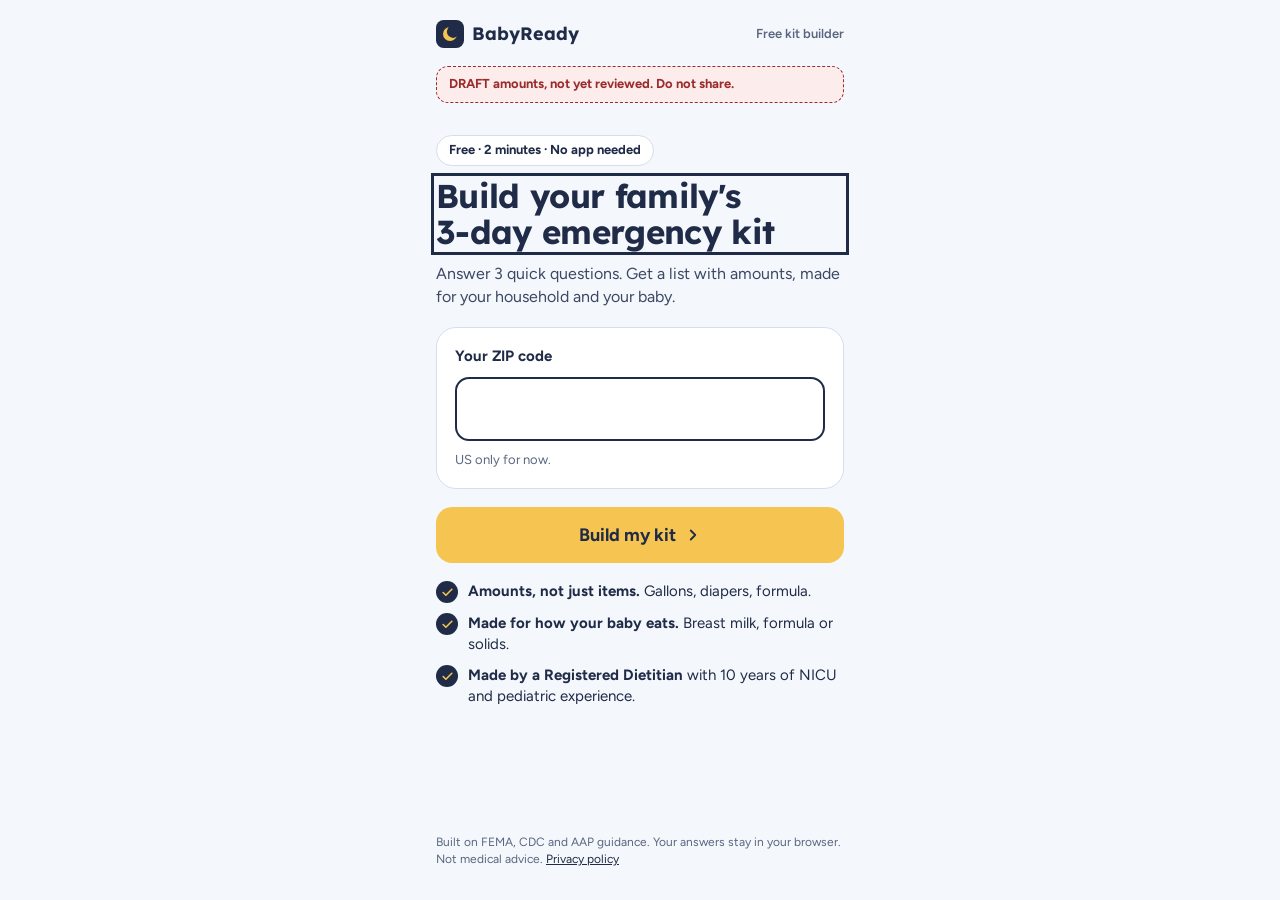
==== index.html @ 0a356310 "Add BabyReady free kit builder (Lite) Static, mobile-first 3-day kit builder for GitHub Pages: start" ====
<!doctype html>
<html lang="en">
<head>
<meta charset="utf-8">
<meta name="viewport" content="width=device-width, initial-scale=1">
<title>BabyReady: free 3-day emergency kit builder</title>
<meta name="description" content="Answer 3 quick questions and get a 3-day emergency kit list with amounts, made for your household and your baby.">
<meta name="theme-color" content="#1F2B47">
<link rel="icon" href="assets/logo.svg" type="image/svg+xml">
<link rel="preconnect" href="https://fonts.googleapis.com">
<link rel="preconnect" href="https://fonts.gstatic.com" crossorigin>
<link href="https://fonts.googleapis.com/css2?family=Lexend:wght@500;600;700&family=Figtree:wght@400;500;600;700&display=swap" rel="stylesheet">
<link rel="stylesheet" href="assets/styles.css">
<script src="assets/config.js"></script>
<script src="assets/pixel.js"></script>
</head>
<body>
<div class="app">
  <header class="topbar">
    <a class="brand" href="./" aria-label="BabyReady home">
      <svg width="28" height="28" viewBox="0 0 36 36" aria-hidden="true"><rect width="36" height="36" rx="10" fill="#1F2B47"/><circle cx="18" cy="18" r="9" fill="#F5C451"/><circle cx="22" cy="15" r="8" fill="#1F2B47"/></svg>
      <span>BabyReady</span>
    </a>
    <span class="topbar-tag">Free kit builder</span>
  </header>

  <div id="draft-banner" class="draft-banner no-print" hidden>DRAFT amounts, not yet reviewed. Do not share.</div>

  <!-- 1 · Start -->
  <main id="view-start" class="view" data-view="start">
    <div class="stack-12" style="margin-top: 14px">
      <span class="pill">Free · 2 minutes · No app needed</span>
      <h1 class="h1">Build your family's 3‑day emergency kit</h1>
      <p class="lede">Answer 3 quick questions. Get a list with amounts, made for your household and your baby.</p>
    </div>
    <form id="zip-form" class="card" novalidate>
      <label for="zip" class="label">Your ZIP code</label>
      <input id="zip" class="zip" type="text" inputmode="numeric" autocomplete="postal-code" maxlength="5" pattern="[0-9]{5}" aria-describedby="zip-hint">
      <span id="zip-hint" class="hint">US only for now.</span>
      <span id="zip-error" class="error-text" role="alert" hidden>Enter a 5-digit US ZIP code.</span>
    </form>
    <button type="submit" form="zip-form" class="btn">Build my kit <svg width="18" height="18" viewBox="0 0 24 24" fill="none" stroke="currentColor" stroke-width="2.4" stroke-linecap="round" stroke-linejoin="round" aria-hidden="true"><path d="M9 6l6 6-6 6"/></svg></button>
    <div class="check-list">
      <div class="check-row"><span class="check-dot"><svg width="13" height="13" viewBox="0 0 24 24" fill="none" stroke="#F5C451" stroke-width="3" stroke-linecap="round" stroke-linejoin="round" aria-hidden="true"><path d="M20 6 9 17l-5-5"/></svg></span><span><b>Amounts, not just items.</b> Gallons, diapers, formula.</span></div>
      <div class="check-row"><span class="check-dot"><svg width="13" height="13" viewBox="0 0 24 24" fill="none" stroke="#F5C451" stroke-width="3" stroke-linecap="round" stroke-linejoin="round" aria-hidden="true"><path d="M20 6 9 17l-5-5"/></svg></span><span><b>Made for how your baby eats.</b> Breast milk, formula or solids.</span></div>
      <div class="check-row"><span class="check-dot"><svg width="13" height="13" viewBox="0 0 24 24" fill="none" stroke="#F5C451" stroke-width="3" stroke-linecap="round" stroke-linejoin="round" aria-hidden="true"><path d="M20 6 9 17l-5-5"/></svg></span><span id="rd-claim"><b>Made by a Registered Dietitian</b> with 10 years of NICU and pediatric experience.</span></div>
    </div>
    <p class="fine push-bottom">Built on FEMA, CDC and AAP guidance. Your answers stay in your browser. Not medical advice. <a href="privacy.html">Privacy policy</a></p>
  </main>

  <!-- 2 · Who's at home -->
  <main id="view-home" class="view" data-view="home" hidden>
    <div class="stepbar" data-step="1"></div>
    <div class="stack-8">
      <span class="eyebrow">Your household</span>
      <h1 class="h1 step">Who's at home?</h1>
      <p class="lede" style="font-size:15px">Count everyone who'd be with you for 3 days.</p>
    </div>
    <div id="household" class="card tight"></div>
    <button type="button" class="btn push-bottom" data-next>Continue <svg width="18" height="18" viewBox="0 0 24 24" fill="none" stroke="currentColor" stroke-width="2.4" stroke-linecap="round" stroke-linejoin="round" aria-hidden="true"><path d="M9 6l6 6-6 6"/></svg></button>
  </main>

  <!-- 3 · How the baby eats -->
  <main id="view-baby" class="view" data-view="baby" hidden>
    <div class="stepbar" data-step="2"></div>
    <div class="stack-8">
      <span class="eyebrow">Your baby</span>
      <h1 class="h1 step">What does your baby eat?</h1>
      <p class="lede" style="font-size:15px">Pick all that apply. Choices change with age.</p>
    </div>
    <fieldset id="feeds" class="chips"><legend>What your baby eats</legend></fieldset>
    <div id="feed-extras" class="card" hidden></div>
    <div id="shares" class="card"></div>
    <div id="feed-tips"></div>
    <button type="button" class="btn push-bottom" data-next>See my kit <svg width="18" height="18" viewBox="0 0 24 24" fill="none" stroke="currentColor" stroke-width="2.4" stroke-linecap="round" stroke-linejoin="round" aria-hidden="true"><path d="M9 6l6 6-6 6"/></svg></button>
  </main>

  <!-- 4 · Preview + email -->
  <main id="view-preview" class="view" data-view="preview" hidden>
    <div class="stepbar" data-step="3"></div>
    <div class="card dark"><span class="title">Your 3-day kit</span><span class="sub" data-summary></span></div>
    <div id="preview-list"></div>
    <form id="gate" class="card strong gate" novalidate>
      <span class="gate-title">Get your full list, free</span>
      <span style="font-size:14px;color:var(--ink-2)">Plus our guide, <b>Baby feeding in an emergency</b>, from a Registered Dietitian.</span>
      <label for="email" style="font-size:14px;font-weight:600">Email</label>
      <input id="email" name="email_address" type="email" autocomplete="email" placeholder="you@example.com" required>
      <div class="hp" aria-hidden="true"><label for="website">Leave this empty</label><input id="website" name="website" type="text" tabindex="-1" autocomplete="off"></div>
      <div id="gate-msg" class="form-msg err" role="alert" hidden></div>
      <button type="submit" class="btn">Show my full list <svg width="18" height="18" viewBox="0 0 24 24" fill="none" stroke="currentColor" stroke-width="2.4" stroke-linecap="round" stroke-linejoin="round" aria-hidden="true"><path d="M9 6l6 6-6 6"/></svg></button>
      <span class="fine">You'll also join the waitlist for the BabyReady app. Unsubscribe anytime. Only your email is sent; your answers stay on this device. <a href="privacy.html">Privacy policy</a></span>
    </form>
    <div class="stack-8" data-teaser></div>
    <p class="fine">Not medical advice. Ask your pediatrician about medicine doses.</p>
  </main>

  <!-- 5 · Full list + thank-you -->
  <main id="view-list" class="view" data-view="list" hidden>
    <div class="card dark"><span class="title">Your 3-day kit</span><span class="sub" data-summary></span></div>
    <section class="card thanks no-print" aria-labelledby="thanks-h">
      <div class="ok" aria-hidden="true"><svg width="24" height="24" viewBox="0 0 24 24" fill="none" stroke="#1F2B47" stroke-width="2.6" stroke-linecap="round" stroke-linejoin="round"><path d="M20 6 9 17l-5-5"/></svg></div>
      <h2 id="thanks-h">One more step: confirm your email</h2>
      <p>We just sent you an email. Tap <b>Confirm</b> in it to get your guide, <b>Baby feeding in an emergency</b>, and join the app waitlist. If it isn't there in five minutes, look in Promotions or Spam.</p>
      <h3>Three things to do this week</h3>
      <ol>
        <li>Print this list and tape it inside the lid of your kit bin.</li>
        <li>Set a phone reminder for the 1st of every month: check formula and baby food dates.</li>
        <li>Shop one section at a time. Water and feeding first.</li>
      </ol>
    </section>
    <div class="actions no-print">
      <button type="button" class="btn small" id="print-btn">Print or save PDF</button>
      <span class="sent">Check your inbox to confirm</span>
    </div>
    <div id="full-list"></div>
    <div class="stack-8 no-print" data-teaser></div>
    <div class="note-dark no-print"><b>Once you confirm, you're on the waitlist.</b> We'll email you when the BabyReady app is ready to try.</div>
    <p class="no-print" style="margin:0;font-size:15px;color:var(--ink-2)">Know someone expecting? <button type="button" id="share-btn" style="background:none;border:0;padding:0;font-weight:700;text-decoration:underline;cursor:pointer;color:var(--navy)">Send them this page</button></p>
    <div class="sources" id="sources"></div>
    <p class="fine" id="list-footer">Built on FEMA, CDC and AAP guidance. Not medical advice. Ask your pediatrician about your child's needs and any medicine doses.</p>
    <p class="fine no-print"><a href="#" id="start-over">Start over</a> · <a href="privacy.html">Privacy policy</a></p>
  </main>
</div>
<script src="assets/rules-data.js"></script>
<script src="assets/rules.js"></script>
<script src="assets/app.js"></script>
</body>
</html>
---- assets/styles.css ----
:root {
  --navy: #1F2B47;
  --navy-deep: #0E1626;
  --sun: #F5C451;
  --ground: #F4F7FB;
  --card: #FFFFFF;
  --line: #D5DEEC;
  --line-soft: #E6ECF4;
  --ink-2: #3C4864;
  --ink-3: #5A6680;
  --tip-bg: #FFF8E6;
  --tip-line: #F0DCA4;
  --tip-ink: #6B5310;
  --ok-bg: #E3F1EA;
  --ok-ink: #2E7A5E;
  --err-bg: #FDECEC;
  --err-ink: #9B2C2C;
  --display: Lexend, system-ui, sans-serif;
  --body: Figtree, "Segoe UI", system-ui, sans-serif;
}

* { box-sizing: border-box; }
html { -webkit-text-size-adjust: 100%; }
body {
  margin: 0;
  background: var(--ground);
  color: var(--navy);
  font-family: var(--body);
  font-size: 16px;
  line-height: 1.45;
}
a { color: var(--navy); }
a:hover { color: var(--navy-deep); }
h1, h2 { text-wrap: balance; }
p { text-wrap: pretty; }
button, input, select { font: inherit; color: inherit; }
:focus-visible { outline: 3px solid var(--navy); outline-offset: 2px; }

.app {
  max-width: 440px;
  margin: 0 auto;
  min-height: 100vh;
  min-height: 100dvh;
  padding: 20px 16px 32px;
  display: flex;
  flex-direction: column;
  gap: 18px;
}

/* Top bar */
.topbar { display: flex; align-items: center; justify-content: space-between; }
.brand { display: flex; align-items: center; gap: 8px; text-decoration: none; }
.brand span { font-family: var(--display); font-weight: 700; font-size: 18px; }
.topbar-tag { font-size: 13px; font-weight: 600; color: var(--ink-3); }

.view { display: flex; flex-direction: column; gap: 18px; flex: 1; }
.view[hidden] { display: none; }

/* Type */
.pill {
  align-self: flex-start; background: var(--card); border: 1px solid var(--line);
  border-radius: 999px; padding: 5px 12px; font-size: 13px; font-weight: 700;
}
.h1 { margin: 0; font-family: var(--display); font-weight: 700; font-size: 33px; line-height: 1.1; letter-spacing: -0.02em; }
.h1.step { font-size: 27px; line-height: 1.15; letter-spacing: -0.01em; }
.lede { margin: 0; font-size: 16px; color: var(--ink-2); }
.eyebrow { font-size: 13px; font-weight: 700; letter-spacing: 0.08em; text-transform: uppercase; color: var(--ink-3); }
.stack-8 { display: flex; flex-direction: column; gap: 8px; }
.stack-12 { display: flex; flex-direction: column; gap: 12px; }
.fine { margin: 0; font-size: 12px; line-height: 1.4; color: var(--ink-3); }
.push-bottom { margin-top: auto; }

/* Cards */
.card { background: var(--card); border: 1px solid var(--line); border-radius: 20px; padding: 18px; display: flex; flex-direction: column; gap: 10px; }
.card.tight { border-radius: 18px; padding: 0 16px; gap: 0; }
.card.strong { border: 2px solid var(--navy); }
.card.dark { background: var(--navy); color: #fff; border: 0; gap: 4px; }
.card.dark .title { font-family: var(--display); font-weight: 700; font-size: 24px; }
.card.dark .sub { font-size: 14px; color: #C9D3E3; }

/* ZIP */
.label { font-size: 15px; font-weight: 700; }
.zip {
  height: 64px; border: 2px solid var(--navy); border-radius: 14px; background: #fff;
  font-family: var(--display); font-weight: 600; font-size: 32px; letter-spacing: 0.3em;
  text-align: center; padding: 0 0 0 0.3em; width: 100%;
}
.hint { font-size: 13px; color: var(--ink-3); }
.error-text { font-size: 14px; color: var(--err-ink); font-weight: 600; }

/* Buttons */
.btn {
  flex: none; min-height: 56px; border-radius: 16px; background: var(--sun); color: var(--navy);
  font-weight: 700; font-size: 18px; text-decoration: none; border: 0; cursor: pointer;
  display: flex; align-items: center; justify-content: center; gap: 8px; width: 100%; padding: 0 16px;
}
.btn:hover { background: #F0B935; color: var(--navy); }
.btn[disabled] { opacity: 0.6; cursor: progress; }
.btn.small { min-height: 46px; font-size: 15px; border-radius: 13px; }

.check-list { display: flex; flex-direction: column; gap: 10px; }
.check-row { display: flex; gap: 10px; align-items: flex-start; font-size: 15px; line-height: 1.4; }
.check-dot { flex: none; width: 22px; height: 22px; border-radius: 50%; background: var(--navy); display: flex; align-items: center; justify-content: center; }

/* Step header */
.stepbar { display: flex; align-items: center; gap: 12px; }
.back {
  flex: none; width: 44px; height: 44px; border-radius: 12px; background: #fff; border: 1px solid var(--line);
  display: flex; align-items: center; justify-content: center; color: var(--navy); cursor: pointer; padding: 0;
}
.progress { flex: 1; display: grid; grid-template-columns: repeat(3, minmax(0, 1fr)); gap: 4px; }
.progress span { height: 6px; border-radius: 3px; background: var(--line); }
.progress span.done { background: var(--navy); }
.progress span.now { background: var(--sun); }
.stepcount { flex: none; font-size: 14px; font-weight: 600; color: var(--ink-3); }

/* Counters */
.counter { display: flex; align-items: center; gap: 12px; min-height: 60px; border-bottom: 1px solid var(--line-soft); }
.counter:last-child { border-bottom: 0; }
.counter .who { flex: 1; display: flex; flex-direction: column; }
.counter .who b { font-size: 16px; font-weight: 600; }
.counter .who small { font-size: 13px; color: var(--ink-3); }
.counter .num { width: 24px; text-align: center; font-family: var(--display); font-weight: 700; font-size: 18px; }
.step-btn {
  width: 44px; height: 44px; border-radius: 10px; border: 1px solid var(--line); background: #fff;
  font-size: 22px; font-weight: 700; cursor: pointer; line-height: 1; padding: 0;
}
.step-btn.plus { background: var(--navy); color: #fff; border: 0; }
.step-btn[disabled] { opacity: 0.35; cursor: not-allowed; }
.subrow { display: flex; align-items: center; gap: 12px; min-height: 56px; border-bottom: 1px solid var(--line-soft); padding-left: 14px; }
.subrow label { flex: 1; font-size: 15px; color: var(--ink-2); }
.subrow select {
  font-size: 15px; font-weight: 700; border: 1px solid var(--line); border-radius: 10px;
  padding: 8px 10px; background: #fff; min-height: 44px;
}

/* Feeding chips */
.chips { display: flex; flex-wrap: wrap; gap: 8px; border: 0; padding: 0; margin: 0; }
.chips legend { position: absolute; width: 1px; height: 1px; overflow: hidden; clip: rect(0 0 0 0); }
.chip { position: relative; }
.chip input { position: absolute; opacity: 0; inset: 0; margin: 0; cursor: pointer; }
.chip span {
  min-height: 44px; padding: 0 14px; border-radius: 999px; border: 1px solid var(--line); background: #fff;
  font-size: 14px; font-weight: 600; display: flex; align-items: center; gap: 6px;
}
.chip input:checked + span { background: var(--navy); color: #fff; border-color: var(--navy); }
.chip input:focus-visible + span { outline: 3px solid var(--navy); outline-offset: 2px; }
.chip input:disabled + span { border-style: dashed; border-color: #B8C4D8; color: #66728A; background: transparent; }
.chip .tick { display: none; }
.chip input:checked + span .tick { display: inline; }

.share { display: flex; flex-direction: column; gap: 6px; }
.share-head { display: flex; justify-content: space-between; align-items: baseline; gap: 8px; }
.share-head span { font-size: 16px; font-weight: 600; }
.share-head small { font-weight: 500; color: var(--ink-3); font-size: 14px; }
.share-head output { font-size: 16px; font-weight: 700; }
.share input[type=range] { width: 100%; margin: 0; accent-color: var(--navy); min-height: 32px; }

.tip { background: var(--tip-bg); border: 1px solid var(--tip-line); border-radius: 16px; padding: 12px 14px; font-size: 14px; line-height: 1.4; }
.tip b.tag { font-size: 12px; letter-spacing: 0.08em; text-transform: uppercase; color: var(--tip-ink); display: block; }
.tip + .tip { margin-top: -6px; }

/* Kit list */
.kit { background: #fff; border: 1px solid var(--line); border-radius: 18px; padding: 6px 16px 14px; display: flex; flex-direction: column; }
.kit h2 { margin: 12px 0 0; font-size: 12px; font-weight: 700; letter-spacing: 0.08em; text-transform: uppercase; color: var(--ink-3); }
.item { display: flex; gap: 10px; align-items: flex-start; padding: 10px 0; border-bottom: 1px solid var(--line-soft); }
.item:last-child { border-bottom: 0; }
.item .box { flex: none; width: 18px; height: 18px; margin-top: 2px; border: 2px solid var(--navy); border-radius: 5px; }
.item .what { flex: 1; display: flex; flex-direction: column; gap: 1px; }
.item .what b { font-size: 15px; line-height: 1.3; }
.item .what small { font-size: 13px; color: var(--ink-3); line-height: 1.35; }
.item .qty { flex: none; font-size: 14px; font-weight: 700; text-align: right; max-width: 40%; }

.item .cond { font-size: 12px; font-weight: 700; color: var(--tip-ink); }
.item.task .box { border-radius: 50%; }
.toggle-row { display: flex; align-items: center; gap: 10px; min-height: 44px; font-size: 16px; font-weight: 600; cursor: pointer; }
.toggle-row input { width: 22px; height: 22px; accent-color: var(--navy); margin: 0; }
.num-input { height: 50px; width: 120px; padding: 0 14px; border: 1.5px solid #8794AE; border-radius: 12px; font-size: 18px; font-weight: 600; background: #fff; }

.locked { position: relative; margin-top: 4px; }
.locked .blur { filter: blur(4px); opacity: 0.6; user-select: none; pointer-events: none; }
.locked .badge-wrap { position: absolute; inset: 0; display: flex; align-items: center; justify-content: center; padding: 8px; }
.locked .badge { background: var(--navy); color: #fff; border-radius: 999px; padding: 8px 14px; font-size: 14px; font-weight: 700; text-align: center; }

/* Email gate */
.gate-title { font-family: var(--display); font-weight: 700; font-size: 20px; line-height: 1.2; }
.gate input[type=email] {
  height: 50px; padding: 0 14px; border: 1.5px solid #8794AE; border-radius: 12px; font-size: 16px; width: 100%; background: #fff;
}
.hp { position: absolute; left: -9999px; width: 1px; height: 1px; overflow: hidden; }
.form-msg { border-radius: 12px; padding: 10px 12px; font-size: 14px; font-weight: 600; }
.form-msg.err { background: var(--err-bg); color: var(--err-ink); }

/* App teaser */
.teaser-head { display: flex; justify-content: space-between; align-items: baseline; gap: 8px; }
.teaser-head b { font-family: var(--display); font-weight: 600; font-size: 17px; }
.soon { font-size: 12px; font-weight: 700; color: var(--tip-ink); background: #FFF4D6; border-radius: 6px; padding: 3px 8px; }
.feature { display: flex; gap: 12px; align-items: flex-start; background: #fff; border: 1px solid var(--line); border-radius: 14px; padding: 12px; }
.feature .lock { flex: none; width: 30px; height: 30px; border-radius: 9px; background: var(--line-soft); color: var(--ink-3); display: flex; align-items: center; justify-content: center; }
.feature b { font-size: 15px; color: var(--ink-2); display: block; }
.feature small { font-size: 13px; color: var(--ink-3); line-height: 1.35; }

/* List actions + thank-you */
.actions { display: grid; grid-template-columns: 1fr 1fr; gap: 10px; }
.sent { min-height: 46px; border-radius: 13px; background: var(--ok-bg); color: var(--ok-ink); font-weight: 700; font-size: 14px; display: flex; align-items: center; justify-content: center; text-align: center; padding: 4px 8px; }
.thanks { gap: 12px; }
.thanks .ok { width: 48px; height: 48px; border-radius: 50%; background: var(--sun); display: flex; align-items: center; justify-content: center; }
.thanks h2 { margin: 0; font-family: var(--display); font-weight: 700; font-size: 24px; line-height: 1.15; }
.thanks p { margin: 0; color: var(--ink-2); font-size: 15px; }
.thanks ol { margin: 0; padding-left: 22px; display: flex; flex-direction: column; gap: 8px; font-size: 15px; }
.thanks h3 { margin: 4px 0 0; font-family: var(--display); font-size: 17px; }
.note-dark { background: var(--navy); color: #fff; border-radius: 18px; padding: 16px; font-size: 15px; }
.sources { font-size: 13px; color: var(--ink-3); }
.sources ul { margin: 6px 0 0; padding-left: 18px; }

.draft-banner { background: #FDECEC; color: var(--err-ink); border: 1px dashed var(--err-ink); border-radius: 12px; padding: 8px 12px; font-size: 13px; font-weight: 700; }

.print-only { display: none; }

/* Legal page */
.legal { max-width: 720px; margin: 0 auto; padding: 20px 16px 56px; }
.legal h1 { font-family: var(--display); font-size: 32px; line-height: 1.15; margin: 28px 0 4px; }
.legal h2 { font-family: var(--display); font-size: 20px; margin: 28px 0 6px; }
.legal p, .legal li { color: var(--ink-2); }
.legal .placeholder { background: #FFF4D6; padding: 0 4px; border-radius: 4px; }

@media print {
  @page { size: letter; margin: 0.5in; }
  body { background: #fff; font-size: 12pt; }
  .app { max-width: none; padding: 0; min-height: 0; gap: 10px; }
  .no-print, .topbar-tag { display: none !important; }
  .print-only { display: block; }
  .view:not(#view-list) { display: none !important; }
  .card.dark { background: #fff; color: var(--navy); border: 2px solid var(--navy); }
  .card.dark .sub { color: var(--ink-2); }
  .kit { border: 0; padding: 0; }
  .kit h2 { font-size: 11pt; color: var(--navy); break-after: avoid; }
  .item { break-inside: avoid; padding: 6px 0; }
  .item .what b, .item .qty { font-size: 12pt; }
  .item .what small { font-size: 10.5pt; }
  .sources a::after { content: " (" attr(href) ")"; }
}
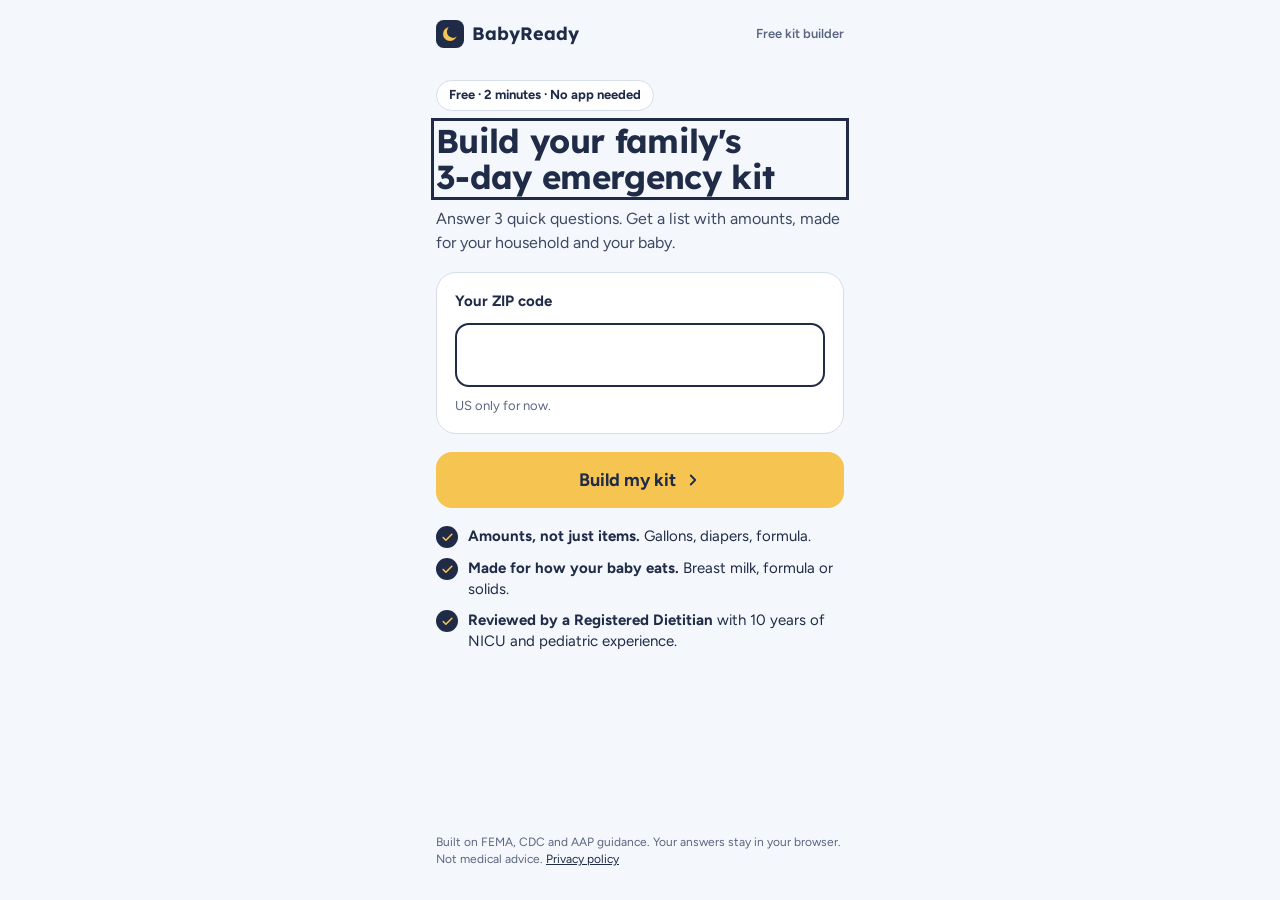
==== commit b789eea9: "Apply Josh's signed-off Lite rules (items 1-40) Energy-based formula, pouches and finger foods; link" ====
--- a/index.html
+++ b/index.html
@@ -57,6 +57,7 @@
       <p class="lede" style="font-size:15px">Count everyone who'd be with you for 3 days.</p>
     </div>
     <div id="household" class="card tight"></div>
+    <div id="diet" class="card" hidden></div>
     <button type="button" class="btn push-bottom" data-next>Continue <svg width="18" height="18" viewBox="0 0 24 24" fill="none" stroke="currentColor" stroke-width="2.4" stroke-linecap="round" stroke-linejoin="round" aria-hidden="true"><path d="M9 6l6 6-6 6"/></svg></button>
   </main>
 
@@ -105,7 +106,7 @@
       <ol>
         <li>Print this list and tape it inside the lid of your kit bin.</li>
         <li>Set a phone reminder for the 1st of every month: check formula and baby food dates.</li>
-        <li>Shop one section at a time. Water and feeding first.</li>
+        <li>Shop it in one trip: the list follows the aisles of most grocery stores.</li>
       </ol>
     </section>
     <div class="actions no-print">
@@ -123,6 +124,7 @@
 </div>
 <script src="assets/rules-data.js"></script>
 <script src="assets/rules.js"></script>
+<script src="assets/timezone.js"></script>
 <script src="assets/app.js"></script>
 </body>
 </html>
--- a/assets/styles.css
+++ b/assets/styles.css
@@ -240,3 +240,43 @@
   .item .what small { font-size: 10.5pt; }
   .sources a::after { content: " (" attr(href) ")"; }
 }
+
+/* Household: one row per person (sex, age band, diapers, dog size) */
+.subrow.person { display: flex; flex-wrap: wrap; align-items: center; gap: 6px 8px; padding: 6px 0 10px; }
+.subrow.person .who-n { font-size: 13px; font-weight: 600; color: var(--ink-3); min-width: 64px; }
+.mini select { font: inherit; font-size: 14px; padding: 6px 8px; border: 1px solid var(--line); border-radius: 8px; background: var(--card); color: var(--navy); max-width: 100%; }
+.mini.check { font-size: 14px; display: inline-flex; gap: 6px; align-items: center; }
+.sr { position: absolute; width: 1px; height: 1px; overflow: hidden; clip: rect(0 0 0 0); white-space: nowrap; }
+.sub-hint { display: block; padding: 0 0 8px; }
+.seg { display: flex; gap: 8px; flex-wrap: wrap; }
+.seg label { flex: 1 1 auto; }
+.seg input { position: absolute; opacity: 0; }
+.seg span { display: block; text-align: center; padding: 10px 12px; border: 1px solid var(--line); border-radius: 10px; font-weight: 600; font-size: 15px; background: var(--card); cursor: pointer; }
+.seg input:checked + span { background: var(--navy); color: #fff; border-color: var(--navy); }
+.seg input:focus-visible + span { outline: 3px solid var(--navy); outline-offset: 2px; }
+.row-2 { display: grid; grid-template-columns: 1fr 1fr; gap: 10px; }
+.stack-4 { display: flex; flex-direction: column; gap: 4px; }
+#feed-extras, #diet { display: flex; flex-direction: column; gap: 10px; }
+
+/* Feeding: milk vs. foods by age */
+.mix-graph { margin: 6px 0 0; display: flex; flex-direction: column; gap: 6px; }
+.mix-graph figcaption { display: flex; justify-content: space-between; align-items: baseline; flex-wrap: wrap; gap: 6px; }
+.mix-graph .legend { font-size: 12px; color: var(--ink-3); display: inline-flex; gap: 6px; align-items: center; }
+.mix-graph .legend i { display: inline-block; width: 10px; height: 10px; border-radius: 2px; }
+.mix-graph .milk { background: var(--navy); }
+.mix-graph .foods { background: var(--sun); }
+.mix-row { display: grid; grid-template-columns: 64px 1fr 44px; gap: 8px; align-items: center; font-size: 13px; color: var(--ink-3); }
+.mix-row .bar { display: flex; height: 12px; border-radius: 6px; overflow: hidden; background: var(--line-soft); }
+.mix-row .bar span { display: block; height: 100%; }
+.mix-row .pct { text-align: right; font-variant-numeric: tabular-nums; }
+.mix-row.now { color: var(--navy); font-weight: 700; }
+.mix-row.now .bar { outline: 2px solid var(--navy); outline-offset: 1px; }
+
+/* List: 3-day menu and cost */
+.menu-card h2 { margin: 0; font-family: var(--display); font-size: 20px; }
+.menu-card .meal { display: grid; grid-template-columns: 82px 1fr auto; gap: 8px; padding: 8px 0; border-top: 1px solid var(--line-soft); font-size: 14px; }
+.menu-card .meal span { color: var(--ink-2); }
+.menu-card .meal .cost { font-variant-numeric: tabular-nums; color: var(--ink-3); }
+.cost-box { display: flex; flex-direction: column; gap: 6px; padding: 10px 12px; border-radius: 10px; background: var(--ground); font-size: 14px; }
+.cost-box small { font-size: 12px; color: var(--ink-3); }
+.sources small { display: block; margin-top: 6px; font-size: 12px; color: var(--ink-3); }
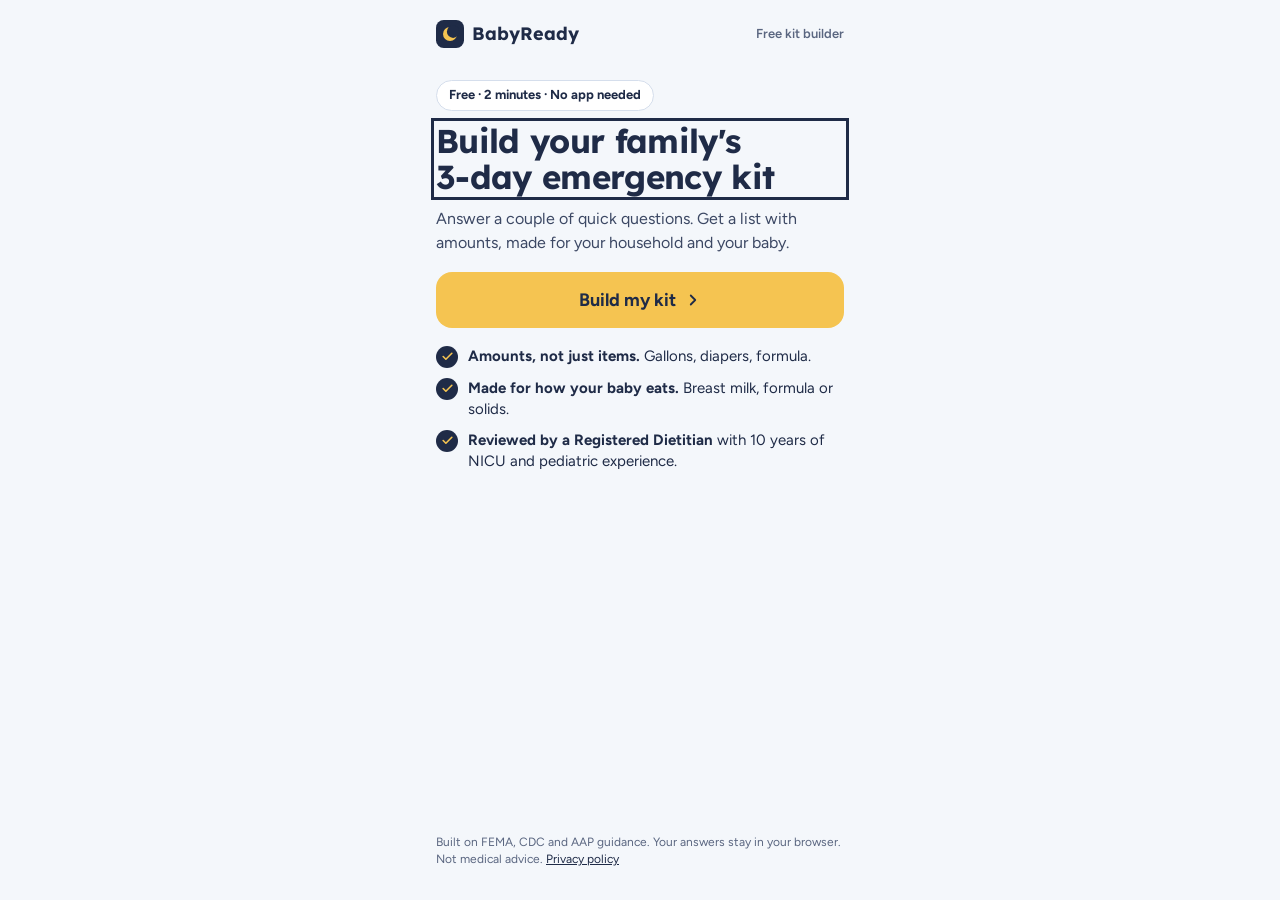
==== commit 776c61be: "Drop the ZIP step for the ad test (item 41) The builder starts at Who's at home. ZIP is gone from th" ====
--- a/index.html
+++ b/index.html
@@ -4,7 +4,7 @@
 <meta charset="utf-8">
 <meta name="viewport" content="width=device-width, initial-scale=1">
 <title>BabyReady: free 3-day emergency kit builder</title>
-<meta name="description" content="Answer 3 quick questions and get a 3-day emergency kit list with amounts, made for your household and your baby.">
+<meta name="description" content="Answer a couple of quick questions and get a 3-day emergency kit list with amounts, made for your household and your baby.">
 <meta name="theme-color" content="#1F2B47">
 <link rel="icon" href="assets/logo.svg" type="image/svg+xml">
 <link rel="preconnect" href="https://fonts.googleapis.com">
@@ -31,15 +31,9 @@
     <div class="stack-12" style="margin-top: 14px">
       <span class="pill">Free · 2 minutes · No app needed</span>
       <h1 class="h1">Build your family's 3‑day emergency kit</h1>
-      <p class="lede">Answer 3 quick questions. Get a list with amounts, made for your household and your baby.</p>
+      <p class="lede">Answer a couple of quick questions. Get a list with amounts, made for your household and your baby.</p>
     </div>
-    <form id="zip-form" class="card" novalidate>
-      <label for="zip" class="label">Your ZIP code</label>
-      <input id="zip" class="zip" type="text" inputmode="numeric" autocomplete="postal-code" maxlength="5" pattern="[0-9]{5}" aria-describedby="zip-hint">
-      <span id="zip-hint" class="hint">US only for now.</span>
-      <span id="zip-error" class="error-text" role="alert" hidden>Enter a 5-digit US ZIP code.</span>
-    </form>
-    <button type="submit" form="zip-form" class="btn">Build my kit <svg width="18" height="18" viewBox="0 0 24 24" fill="none" stroke="currentColor" stroke-width="2.4" stroke-linecap="round" stroke-linejoin="round" aria-hidden="true"><path d="M9 6l6 6-6 6"/></svg></button>
+    <button type="button" class="btn" data-next>Build my kit <svg width="18" height="18" viewBox="0 0 24 24" fill="none" stroke="currentColor" stroke-width="2.4" stroke-linecap="round" stroke-linejoin="round" aria-hidden="true"><path d="M9 6l6 6-6 6"/></svg></button>
     <div class="check-list">
       <div class="check-row"><span class="check-dot"><svg width="13" height="13" viewBox="0 0 24 24" fill="none" stroke="#F5C451" stroke-width="3" stroke-linecap="round" stroke-linejoin="round" aria-hidden="true"><path d="M20 6 9 17l-5-5"/></svg></span><span><b>Amounts, not just items.</b> Gallons, diapers, formula.</span></div>
       <div class="check-row"><span class="check-dot"><svg width="13" height="13" viewBox="0 0 24 24" fill="none" stroke="#F5C451" stroke-width="3" stroke-linecap="round" stroke-linejoin="round" aria-hidden="true"><path d="M20 6 9 17l-5-5"/></svg></span><span><b>Made for how your baby eats.</b> Breast milk, formula or solids.</span></div>
@@ -124,7 +118,6 @@
 </div>
 <script src="assets/rules-data.js"></script>
 <script src="assets/rules.js"></script>
-<script src="assets/timezone.js"></script>
 <script src="assets/app.js"></script>
 </body>
 </html>
--- a/assets/styles.css
+++ b/assets/styles.css
@@ -78,13 +78,7 @@
 .card.dark .title { font-family: var(--display); font-weight: 700; font-size: 24px; }
 .card.dark .sub { font-size: 14px; color: #C9D3E3; }
 
-/* ZIP */
 .label { font-size: 15px; font-weight: 700; }
-.zip {
-  height: 64px; border: 2px solid var(--navy); border-radius: 14px; background: #fff;
-  font-family: var(--display); font-weight: 600; font-size: 32px; letter-spacing: 0.3em;
-  text-align: center; padding: 0 0 0 0.3em; width: 100%;
-}
 .hint { font-size: 13px; color: var(--ink-3); }
 .error-text { font-size: 14px; color: var(--err-ink); font-weight: 600; }
 
@@ -280,3 +274,4 @@
 .cost-box { display: flex; flex-direction: column; gap: 6px; padding: 10px 12px; border-radius: 10px; background: var(--ground); font-size: 14px; }
 .cost-box small { font-size: 12px; color: var(--ink-3); }
 .sources small { display: block; margin-top: 6px; font-size: 12px; color: var(--ink-3); }
+select.num-input { width: auto; min-width: 220px; max-width: 100%; font-size: 16px; }
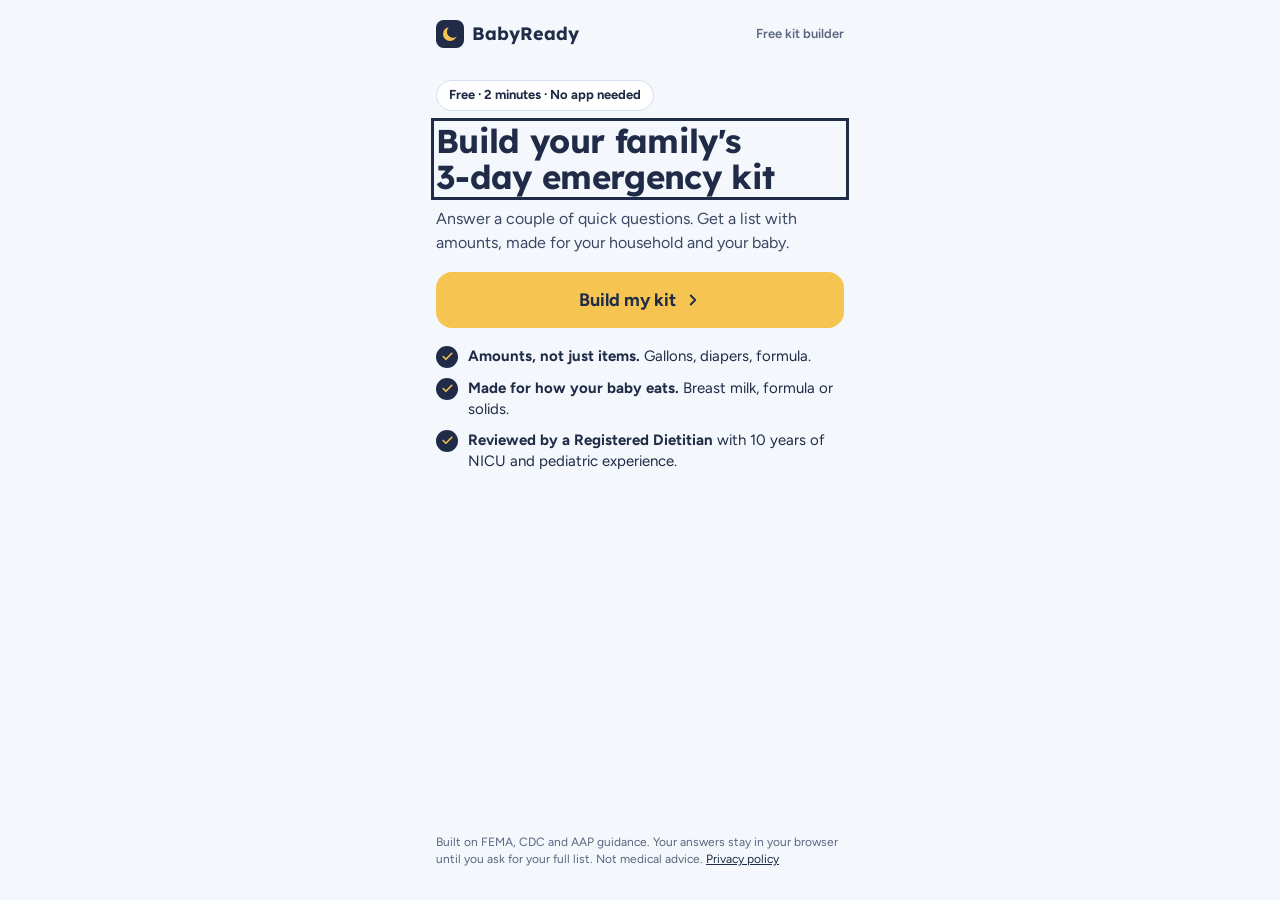
==== commit 3d694449: "Email each family their list; guide only for babies (item 31) On sign-up, send Kit has_baby and kit_" ====
--- a/index.html
+++ b/index.html
@@ -39,7 +39,7 @@
       <div class="check-row"><span class="check-dot"><svg width="13" height="13" viewBox="0 0 24 24" fill="none" stroke="#F5C451" stroke-width="3" stroke-linecap="round" stroke-linejoin="round" aria-hidden="true"><path d="M20 6 9 17l-5-5"/></svg></span><span><b>Made for how your baby eats.</b> Breast milk, formula or solids.</span></div>
       <div class="check-row"><span class="check-dot"><svg width="13" height="13" viewBox="0 0 24 24" fill="none" stroke="#F5C451" stroke-width="3" stroke-linecap="round" stroke-linejoin="round" aria-hidden="true"><path d="M20 6 9 17l-5-5"/></svg></span><span id="rd-claim"><b>Made by a Registered Dietitian</b> with 10 years of NICU and pediatric experience.</span></div>
     </div>
-    <p class="fine push-bottom">Built on FEMA, CDC and AAP guidance. Your answers stay in your browser. Not medical advice. <a href="privacy.html">Privacy policy</a></p>
+    <p class="fine push-bottom">Built on FEMA, CDC and AAP guidance. Your answers stay in your browser until you ask for your full list. Not medical advice. <a href="privacy.html">Privacy policy</a></p>
   </main>
 
   <!-- 2 · Who's at home -->
@@ -77,13 +77,13 @@
     <div id="preview-list"></div>
     <form id="gate" class="card strong gate" novalidate>
       <span class="gate-title">Get your full list, free</span>
-      <span style="font-size:14px;color:var(--ink-2)">Plus our guide, <b>Baby feeding in an emergency</b>, from a Registered Dietitian.</span>
+      <span style="font-size:14px;color:var(--ink-2)">We'll email it to you too<span data-baby-only>, plus our guide, <b>Baby feeding in an emergency</b>, from a Registered Dietitian</span>.</span>
       <label for="email" style="font-size:14px;font-weight:600">Email</label>
       <input id="email" name="email_address" type="email" autocomplete="email" placeholder="you@example.com" required>
       <div class="hp" aria-hidden="true"><label for="website">Leave this empty</label><input id="website" name="website" type="text" tabindex="-1" autocomplete="off"></div>
       <div id="gate-msg" class="form-msg err" role="alert" hidden></div>
       <button type="submit" class="btn">Show my full list <svg width="18" height="18" viewBox="0 0 24 24" fill="none" stroke="currentColor" stroke-width="2.4" stroke-linecap="round" stroke-linejoin="round" aria-hidden="true"><path d="M9 6l6 6-6 6"/></svg></button>
-      <span class="fine">You'll also join the waitlist for the BabyReady app. Unsubscribe anytime. Only your email is sent; your answers stay on this device. <a href="privacy.html">Privacy policy</a></span>
+      <span class="fine">You'll also join the waitlist for the BabyReady app. Unsubscribe anytime. We'll email you a link to your list, so your answers go with your email (no names). We never send them to Meta. <a href="privacy.html">Privacy policy</a></span>
     </form>
     <div class="stack-8" data-teaser></div>
     <p class="fine">Not medical advice. Ask your pediatrician about medicine doses.</p>
@@ -95,7 +95,7 @@
     <section class="card thanks no-print" aria-labelledby="thanks-h">
       <div class="ok" aria-hidden="true"><svg width="24" height="24" viewBox="0 0 24 24" fill="none" stroke="#1F2B47" stroke-width="2.6" stroke-linecap="round" stroke-linejoin="round"><path d="M20 6 9 17l-5-5"/></svg></div>
       <h2 id="thanks-h">One more step: confirm your email</h2>
-      <p>We just sent you an email. Tap <b>Confirm</b> in it to get your guide, <b>Baby feeding in an emergency</b>, and join the app waitlist. If it isn't there in five minutes, look in Promotions or Spam.</p>
+      <p>We just sent you an email. Tap <b>Confirm</b> in it to get your list by email<span data-baby-only>, your guide, <b>Baby feeding in an emergency</b>,</span> and join the app waitlist. If it isn't there in five minutes, look in Promotions or Spam.</p>
       <h3>Three things to do this week</h3>
       <ol>
         <li>Print this list and tape it inside the lid of your kit bin.</li>
